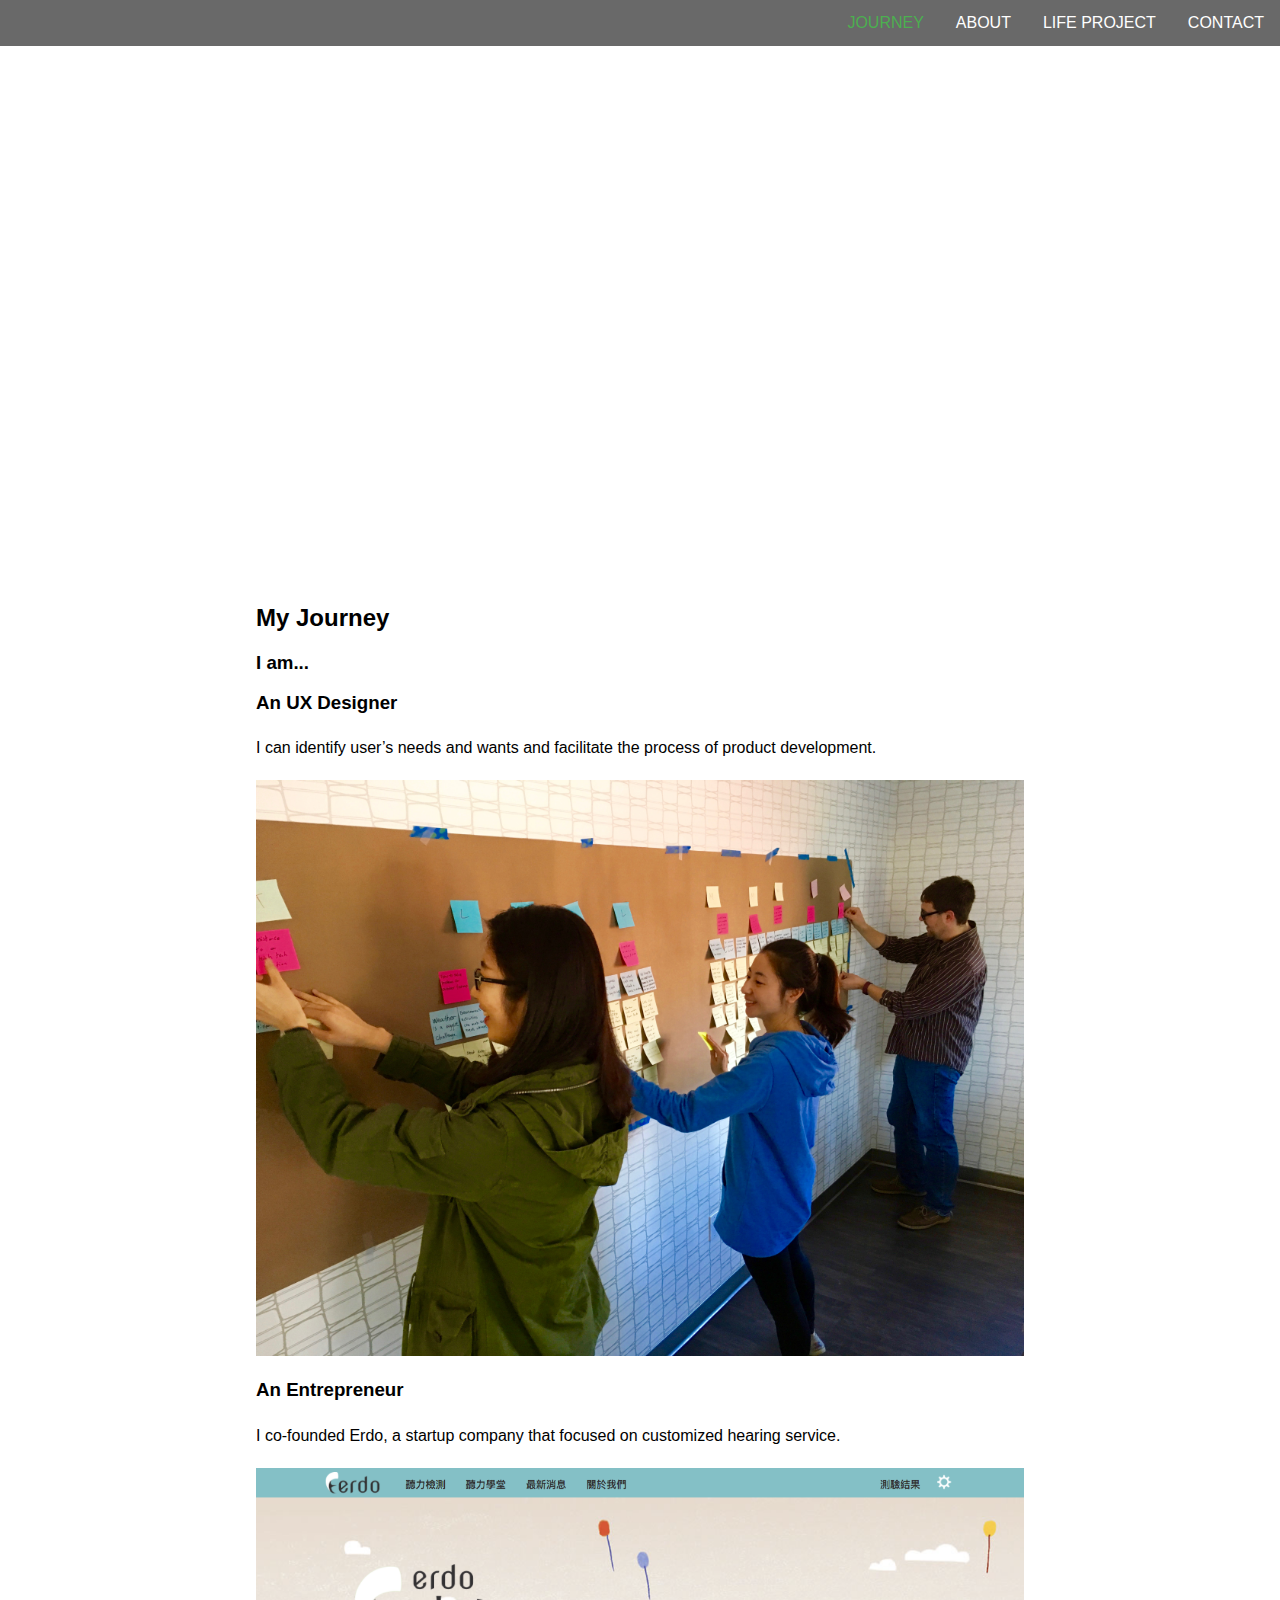
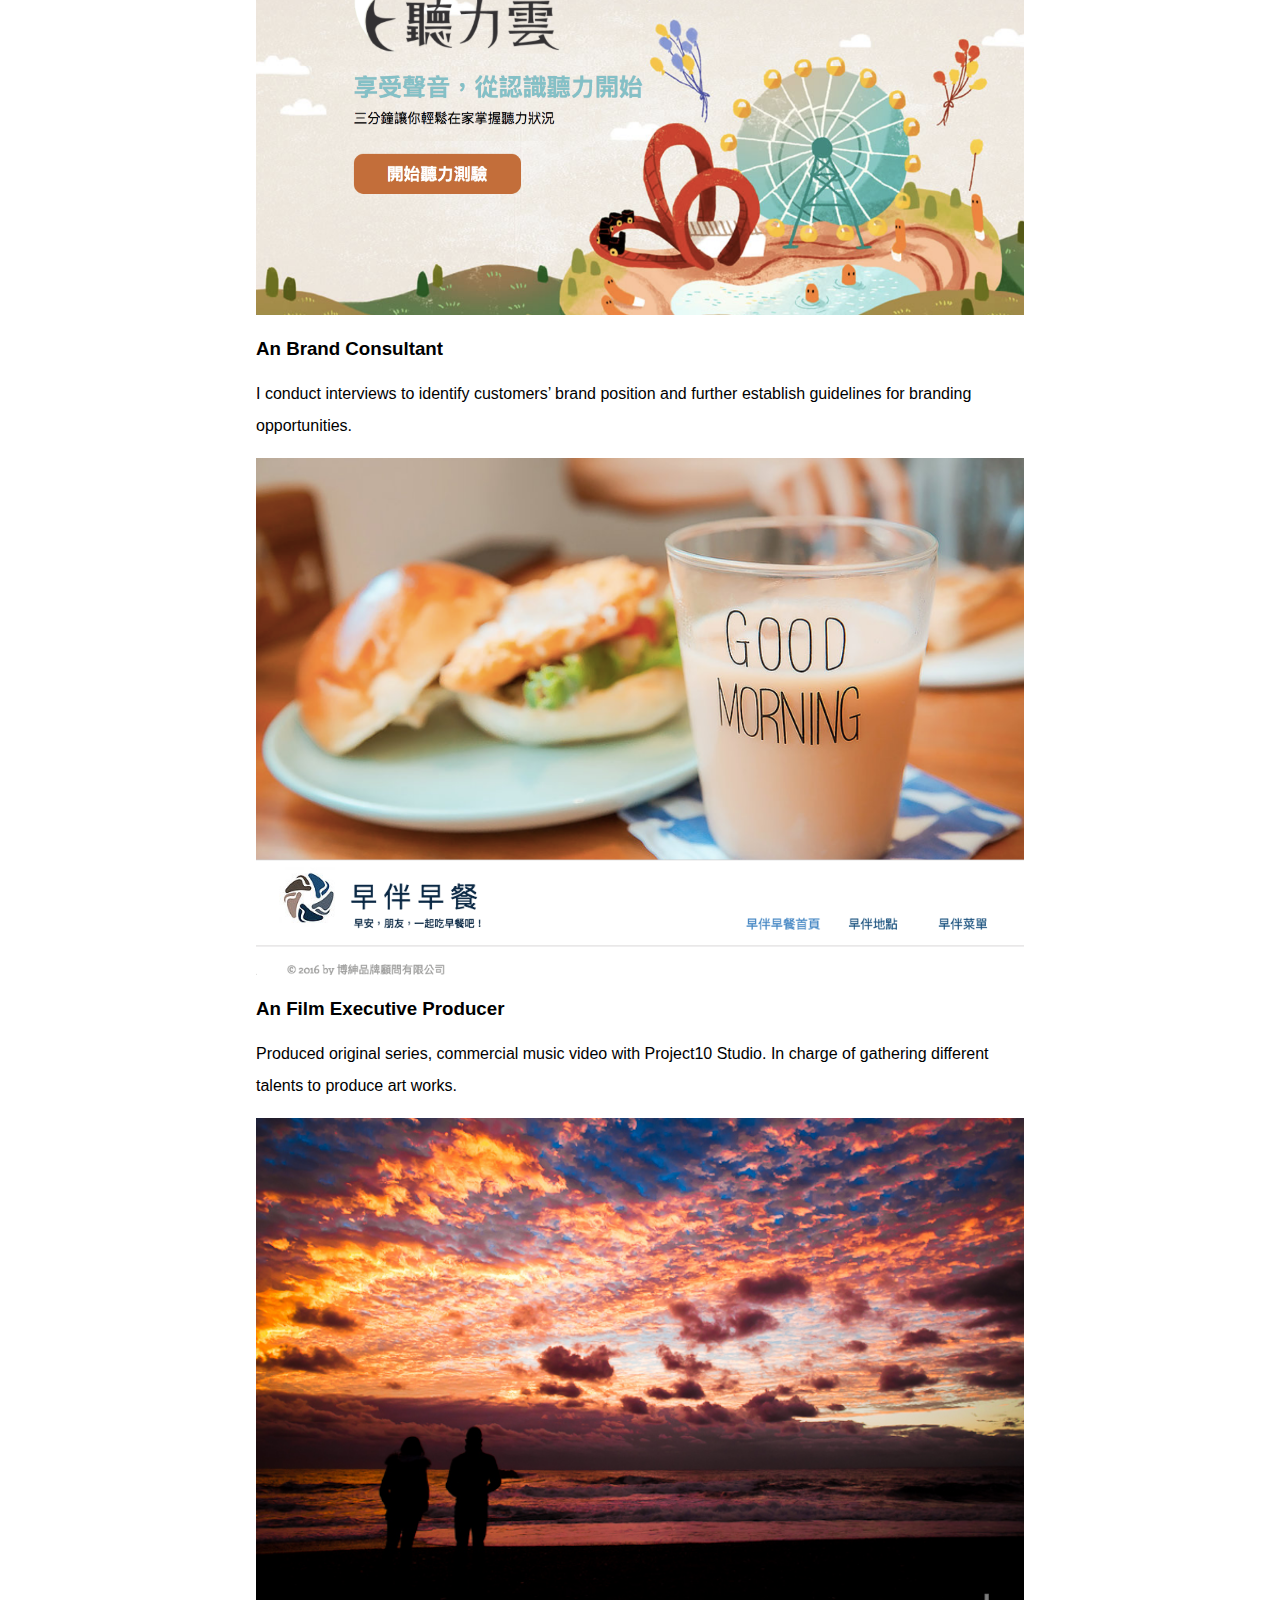
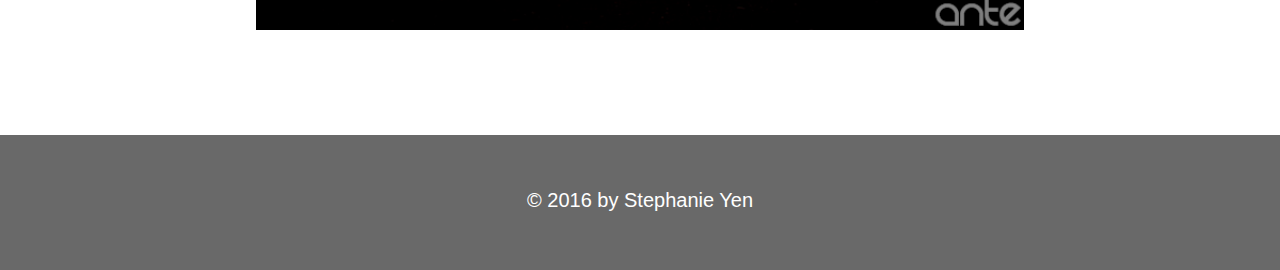
==== index.html @ dd51bf1c "forth" ====
<!DOCTYPE html>
<html lang=en>
<head>
	<title> Stephanie_Portfolio</title>
  <link rel= "stylesheet" type= "text/css" href="cssfile/normalize.css">
	<link rel= "stylesheet" type= "text/css" href="cssfile/mainstyle.css">
	<meta charset = "UTF-8" name="viewport" content="width=device-width, initial-scale=1.0">
</head>
<body>

  <nav>
    <ul class="topnav">
       <li><a href= "contact.html">CONTACT</a></li>
       <li><a href= "experience.html">LIFE PROJECT</a></li>
       <li><a href= "about.html">ABOUT</a></li>
       <li><a class="active" href = "index.html">JOURNEY</a></li>
    </ul>
  </nav>

  <header class="banner">
    <div>
      <h1 class="col-sm-8">I'm <br/>Stephanie</h1>
    </div>
   </header>

  <div class="clearfix"></div>

  <article>
    <div class="article">
      <h2 class="homeh2">My Journey</h2>
      <div class="post">
        <h3>I am...</h3>
        <h3>An UX Designer</h3>
        <p>I can identify user’s needs and wants and facilitate the process of product development.</p>
        <img class="img-responsive" src='539photo/uxproject.jpg' alt="uxproject" width=100%>
      </div>
      <div class="post">
        <h3>An Entrepreneur</h3>
        <p>I co-founded Erdo, a startup company that focused on customized hearing service.</p>
        <a target="_blank" href="http://en.erdo.cc">
            <img class="img-responsive" src='539photo/erdo.png' alt="" width=100%>
        </a>
      </div>
      <div class="post">
        <h3>An Brand Consultant</h3>
        <p>I conduct interviews to identify customers’ brand position and further establish guidelines for branding opportunities.</p>
        <a target="_blank" href="http://www.morningfood.co">
            <img class="img-responsive" src='539photo/morningfood.png' alt="" width=100% >
        </a>
      </div>
      <div class="post">
        <h3>An Film Executive Producer</h3>  
        <p>Produced original series, commercial music video with Project10 Studio. In charge of gathering different talents to produce art works.</p>
        <a target="_blank" href="https://www.youtube.com/watch?v=GR78tMo7Rqg">
            <img class="img-responsive" src='539photo/project10.jpg' alt="" width=100%>
        </a>
      </div>
    </div>
  </article>




  <div class="clearfix"></div>

	<footer class="banner">
		<p> &copy; 2016 by Stephanie Yen</p>
	</footer>

</body>
</html>
---- cssfile/mainstyle.css ----
header {
  padding: 150px 0;
}

header.banner {
  background: url("../539photo/cover.jpg") no-repeat center scroll;
  background-size: cover;
  -webkit-background-size: cover;
  margin-bottom: 100px;
}

nav{
  background-color: #696969;

}

ul.topnav {
    list-style-type: none;
    margin: 0;
    padding: 0;
    overflow: hidden;
}

ul.topnav li {
  float: right;
  margin-top: 0px;
}

ul.topnav li a {
    display: block;
    color: #FFFFFF;
    font-family:'Open Sans', 'Helvetica Neue', Helvetica, Arial, sans-serif;
    text-align: center;
    padding: 14px 16px;
    text-decoration: none;
    margin-top: 0px;
    font-style: bold;
}

ul.topnav li a:hover:not(.active) {color: #111; font-style: bold;}

ul.topnav li a.active {color: #4CAF50;font-style: bold;}


@media screen and (max-width: 768px){
    ul.topnav li {float: none;}
}


p{
  font-family: 'Open Sans', 'Helvetica Neue', Helvetica, Arial, sans-serif;
  font-weight: 400;
  line-height: 2em;

}



h1{
	font-size: 60px;
  text-align: left;
  color:#FFFFFF;
  font-family: 'Open Sans', 'Helvetica Neue', Helvetica, Arial, sans-serif;
  font-weight: 800;
  margin:0 auto;
  width:30%;
}

/*Home*/

article{
  width:60%;
  max-width:992px; 
  margin:0 auto;
}

.homeh2{
  padding:0px;
}


/*experience-lifeproject*/

section.container{
  margin-top: 20px;
  margin-bottom: 150px;
  margin-right: 40px;
  margin-left:40px;
}

div.img {
    border: 1px solid #ccc;
}

div.img:hover {
    border: 1px solid #777;
}

div.img img {
    width: 100%;
    height: auto;
}

div.desc {
    padding: 15px;
    text-align: center;
}

* {
    box-sizing: border-box;
}

.responsive {
    padding: 0 6px;
    float: left;
    width: 24.99%;

}


.clearfix:after {
    content: "";
    display: table;
    clear: both;
}

div.projectintro{
  font-family:'Open Sans', 'Helvetica Neue', Helvetica, Arial, sans-serif;
  margin:0 auto;
  width:60%;
  max-width: 750px;
  font-size:25px;

}

div.projecttitle{
  font-family:'Open Sans', 'Helvetica Neue', Helvetica, Arial, sans-serif;
  text-align: center;
  font-weight:800;

}



/*about*/
h2{font-family: 'Open Sans', 'Helvetica Neue', Helvetica, Arial, sans-serif;
  font-weight: 800;
  padding: 20px;

}


#about_img{
  display: inline-block;
  float:left;
  width:45%;
  text-align: center;
  margin: 0.5em;
  padding: 100px 32px 32px 50px;

}

#about_intro{
  display: inline-block;
  float:left;
  width:45%;
  text-align: center;
  margin: 0.5em;
  padding: 60px 60px 50px 60px;

}

div.aboutme p{
  text-align: left;

}



/*contact*/


div.banner{
  padding-right: 15px;
  padding-left: 15px;
  margin-right: auto;
  margin-left: auto;
  font-family:'Open Sans', 'Helvetica Neue', Helvetica, Arial, sans-serif;
  text-align: center;

}

form.form-horizontal{
  margin-top: 100px;
  margin-bottom:100px;
}


.text-center{
  background-color: #FFFFFF;
  margin-top: 0px;
}




footer.banner { 
    font-size: 20px;
    color :#FFFFFF;
  	text-align: center;
  	font-family:'Open Sans', 'Helvetica Neue', Helvetica, Arial, sans-serif;
  	background-color: #696969;
  	padding: 25px 0 30px;
    margin-top: 100px;
}


@media only screen and (max-width: 992px){
    .responsive {
        width: 49.99999%;
        margin: 6px 0;
    }
}

@media only screen and (max-width: 768px){
    .responsive {
        width: 100%;
    }
}
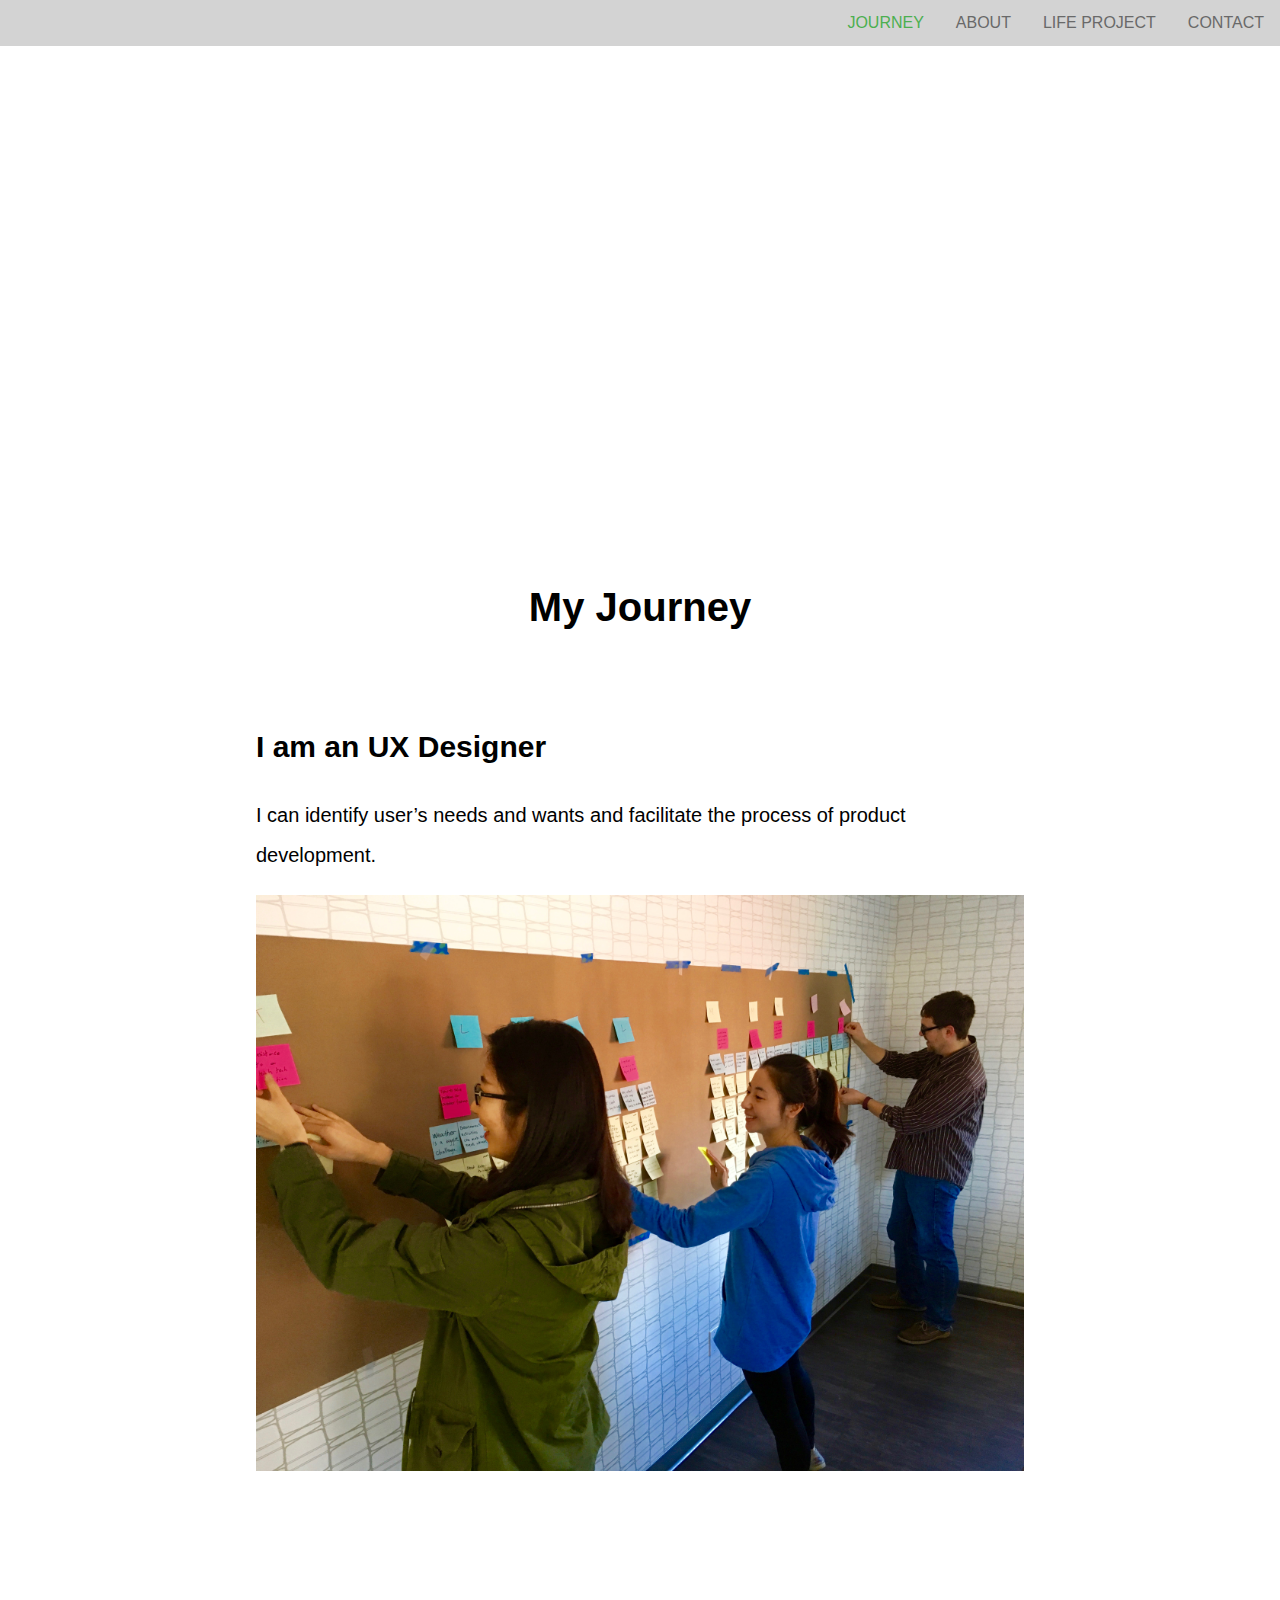
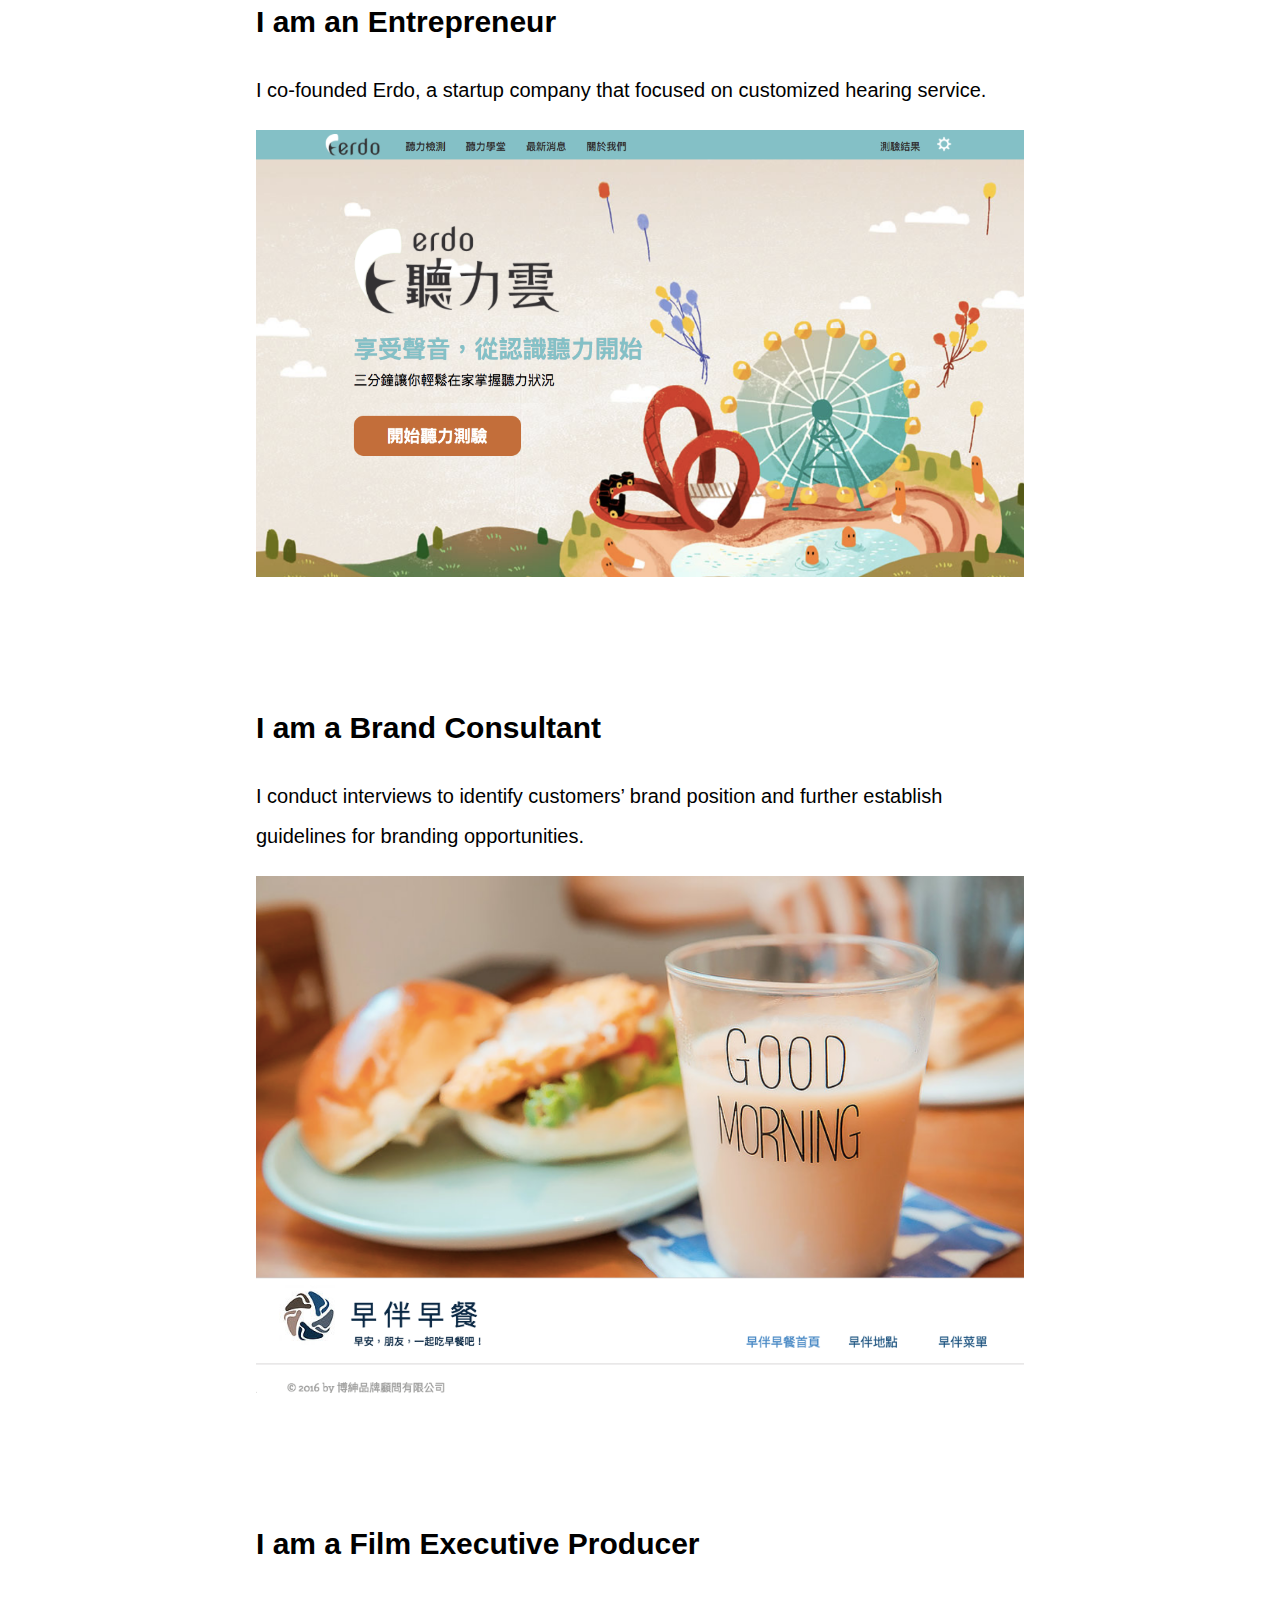
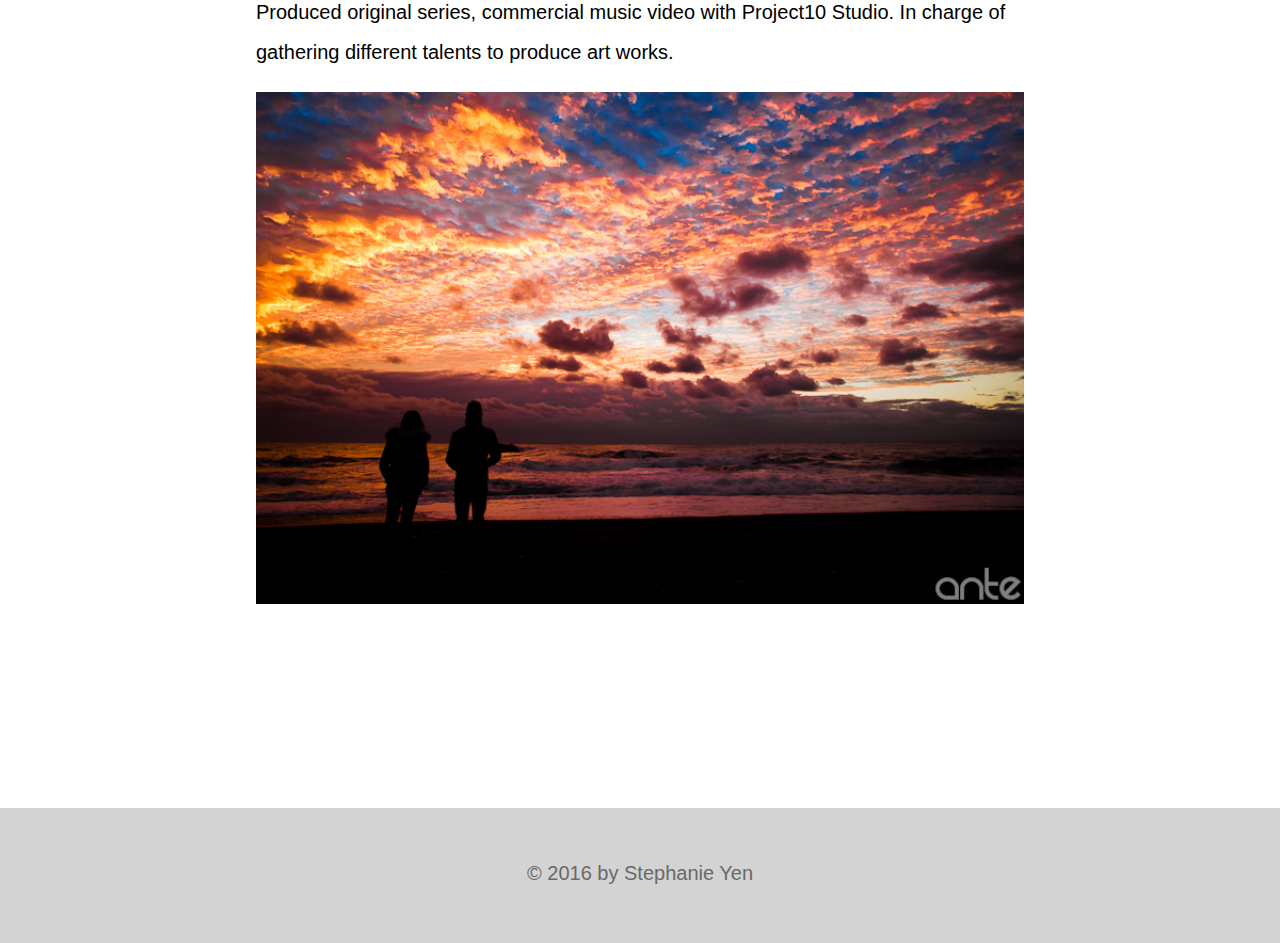
==== commit 64b1b0bb: "fifth" ====
--- a/index.html
+++ b/index.html
@@ -23,34 +23,33 @@
     </div>
    </header>
 
-  <div class="clearfix"></div>
+<!--   <div class="clearfix"></div> -->
 
   <article>
     <div class="article">
       <h2 class="homeh2">My Journey</h2>
       <div class="post">
-        <h3>I am...</h3>
-        <h3>An UX Designer</h3>
-        <p>I can identify user’s needs and wants and facilitate the process of product development.</p>
+        <h3>I am an UX Designer</h3>
+        <p class="content">I can identify user’s needs and wants and facilitate the process of product development.</p>
         <img class="img-responsive" src='539photo/uxproject.jpg' alt="uxproject" width=100%>
       </div>
       <div class="post">
-        <h3>An Entrepreneur</h3>
-        <p>I co-founded Erdo, a startup company that focused on customized hearing service.</p>
+        <h3>I am an Entrepreneur</h3>
+        <p class="content">I co-founded Erdo, a startup company that focused on customized hearing service.</p>
         <a target="_blank" href="http://en.erdo.cc">
             <img class="img-responsive" src='539photo/erdo.png' alt="" width=100%>
         </a>
       </div>
       <div class="post">
-        <h3>An Brand Consultant</h3>
-        <p>I conduct interviews to identify customers’ brand position and further establish guidelines for branding opportunities.</p>
+        <h3>I am a Brand Consultant</h3>
+        <p class="content">I conduct interviews to identify customers’ brand position and further establish guidelines for branding opportunities.</p>
         <a target="_blank" href="http://www.morningfood.co">
             <img class="img-responsive" src='539photo/morningfood.png' alt="" width=100% >
         </a>
       </div>
       <div class="post">
-        <h3>An Film Executive Producer</h3>  
-        <p>Produced original series, commercial music video with Project10 Studio. In charge of gathering different talents to produce art works.</p>
+        <h3>I am a Film Executive Producer</h3>  
+        <p class="content">Produced original series, commercial music video with Project10 Studio. In charge of gathering different talents to produce art works.</p>
         <a target="_blank" href="https://www.youtube.com/watch?v=GR78tMo7Rqg">
             <img class="img-responsive" src='539photo/project10.jpg' alt="" width=100%>
         </a>
--- a/cssfile/mainstyle.css
+++ b/cssfile/mainstyle.css
@@ -11,7 +11,7 @@
 }
 
 nav{
-  background-color: #696969;
+  background-color: #D3D3D3;
 
 }
 
@@ -29,7 +29,7 @@
 
 ul.topnav li a {
     display: block;
-    color: #FFFFFF;
+    color: #696969;
     font-family:'Open Sans', 'Helvetica Neue', Helvetica, Arial, sans-serif;
     text-align: center;
     padding: 14px 16px;
@@ -38,7 +38,7 @@
     font-style: bold;
 }
 
-ul.topnav li a:hover:not(.active) {color: #111; font-style: bold;}
+ul.topnav li a:hover:not(.active) {color: #FFFFFF; font-style: bold;}
 
 ul.topnav li a.active {color: #4CAF50;font-style: bold;}
 
@@ -75,10 +75,27 @@
   margin:0 auto;
 }
 
+
 .homeh2{
-  padding:0px;
-}
-
+text-align: center;
+font-size: 40px;
+padding-top: 0px;
+margin-top: 20px;
+margin-bottom: 100px;
+
+}
+
+div.post h3{
+font-size: 30px;
+}
+
+.content{
+  font-size: 20px;
+}
+
+.post{
+  padding-bottom: 100px;
+}
 
 /*experience-lifeproject*/
 
@@ -137,7 +154,9 @@
 div.projecttitle{
   font-family:'Open Sans', 'Helvetica Neue', Helvetica, Arial, sans-serif;
   text-align: center;
-  font-weight:800;
+  font-weight:600;
+  padding-top: 20px;
+  font-size: 1em;
 
 }
 
@@ -146,7 +165,8 @@
 /*about*/
 h2{font-family: 'Open Sans', 'Helvetica Neue', Helvetica, Arial, sans-serif;
   font-weight: 800;
-  padding: 20px;
+  padding: 20px 20px 0px 20px;
+  font-size: 3em;
 
 }
 
@@ -173,6 +193,7 @@
 
 div.aboutme p{
   text-align: left;
+  font-size: 1.2em;
 
 }
 
@@ -202,15 +223,24 @@
   margin-top: 0px;
 }
 
-
+form.form-horizontal{
+  margin-top: 30px;
+  margin-bottom: 50px;
+}
+
+.contacth2{
+  text-align: center;
+  font-size: 25px;
+
+}
 
 
 footer.banner { 
     font-size: 20px;
-    color :#FFFFFF;
+    color :#696969;
   	text-align: center;
   	font-family:'Open Sans', 'Helvetica Neue', Helvetica, Arial, sans-serif;
-  	background-color: #696969;
+  	background-color: #D3D3D3;
   	padding: 25px 0 30px;
     margin-top: 100px;
 }
@@ -229,7 +259,40 @@
     }
 }
 
-
-
-
-
+@media only screen and (max-width: 768px){
+    #about_img{
+        display:block;
+        width: 100%
+    }
+}
+
+@media only screen and (max-width: 768px){
+    #about_intro{
+        display:block;
+        width:100%;
+    }
+}
+
+@media only screen and (max-width: 768px){
+    h1{
+        font-size: 50px;
+    }
+}
+
+
+
+@media only screen and (max-width: 992px){
+    article {
+        width: 80%;
+    }
+}
+
+
+@media only screen and (max-width: 768px){
+    article{
+        width:90%;
+    }
+}
+
+
+
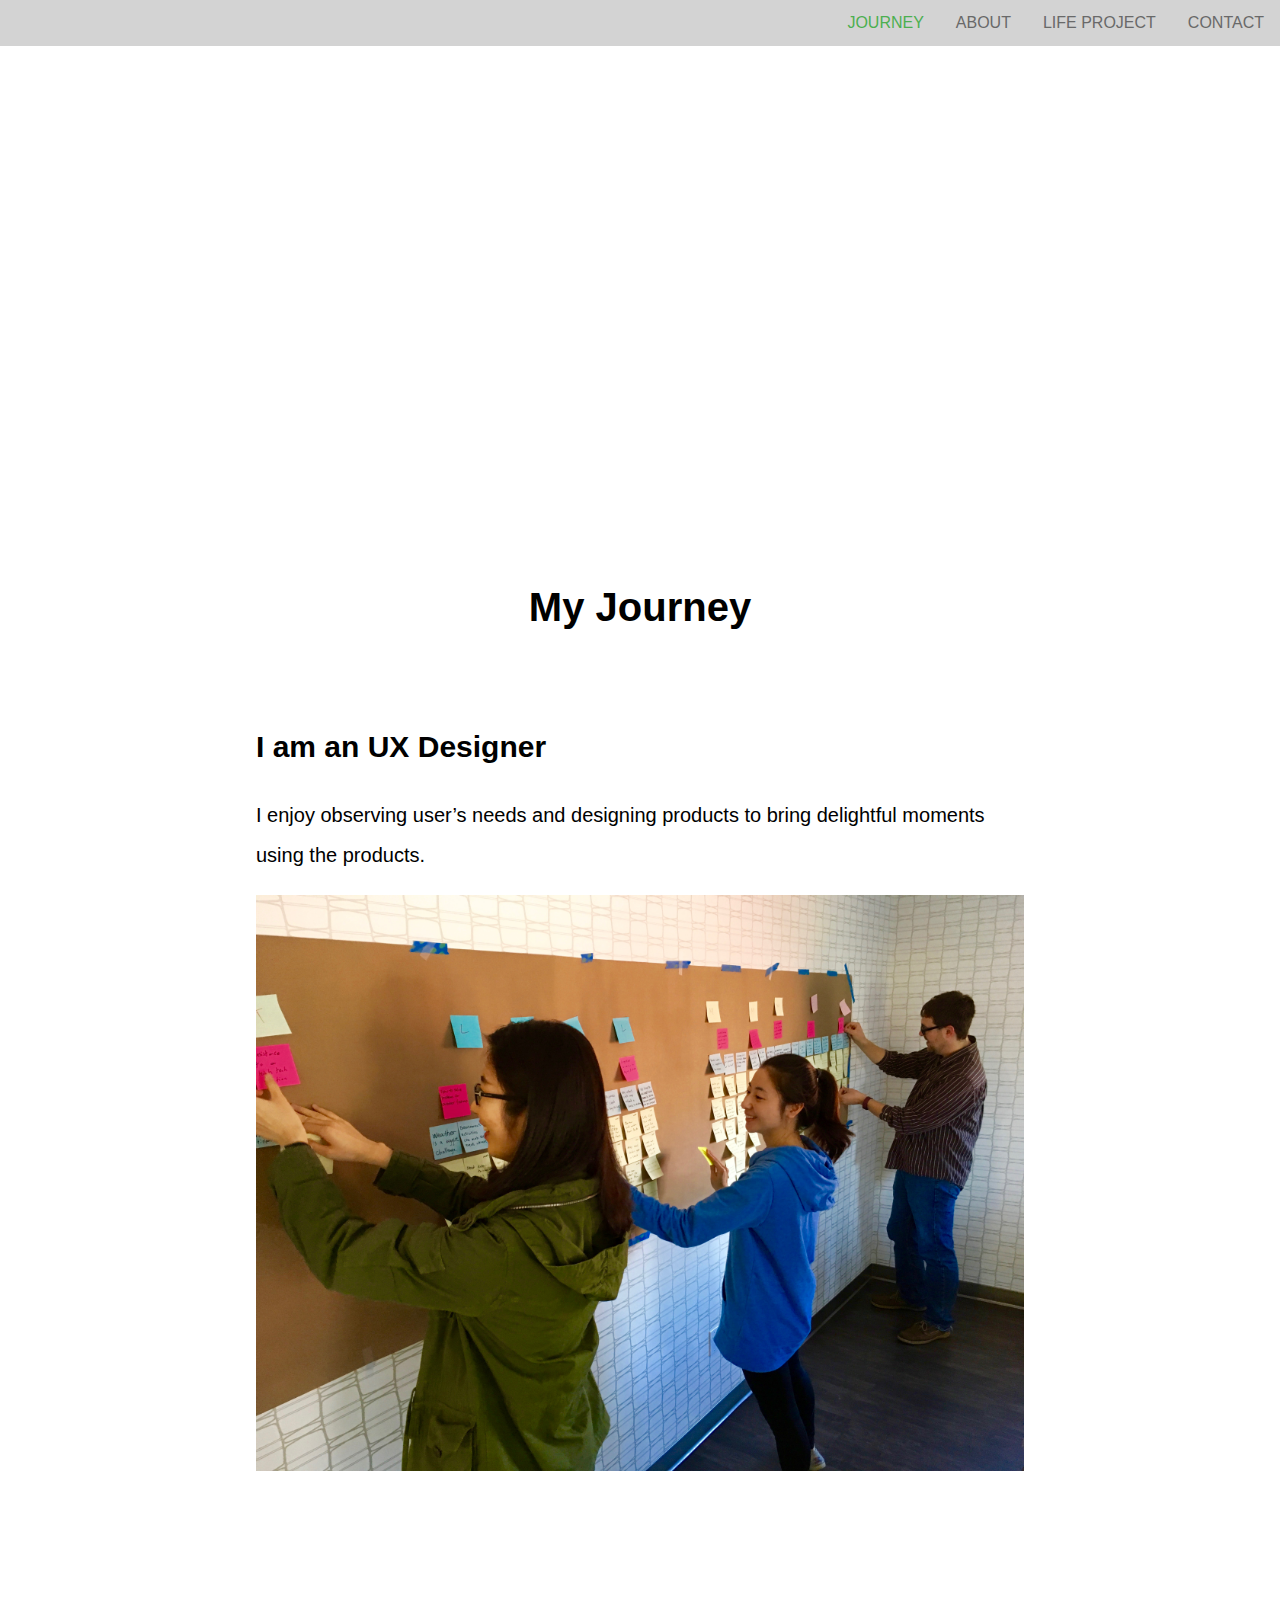
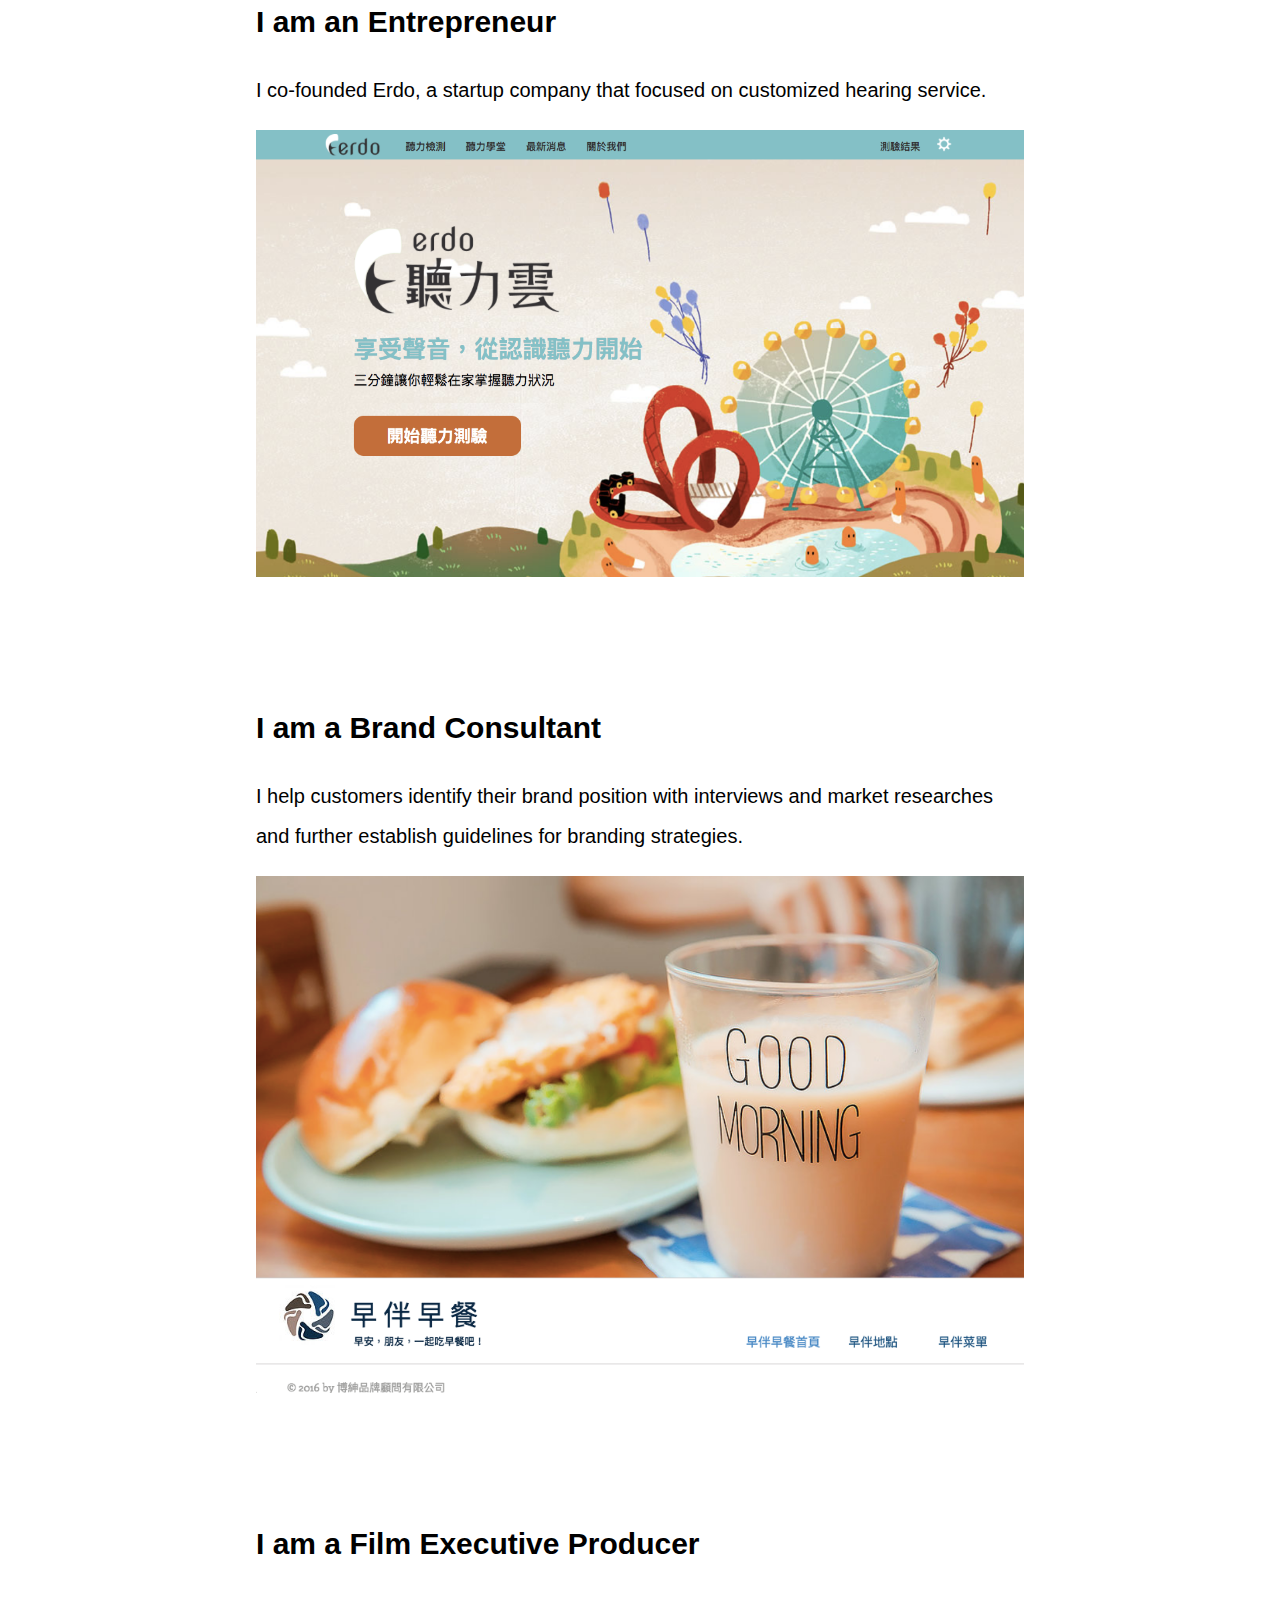
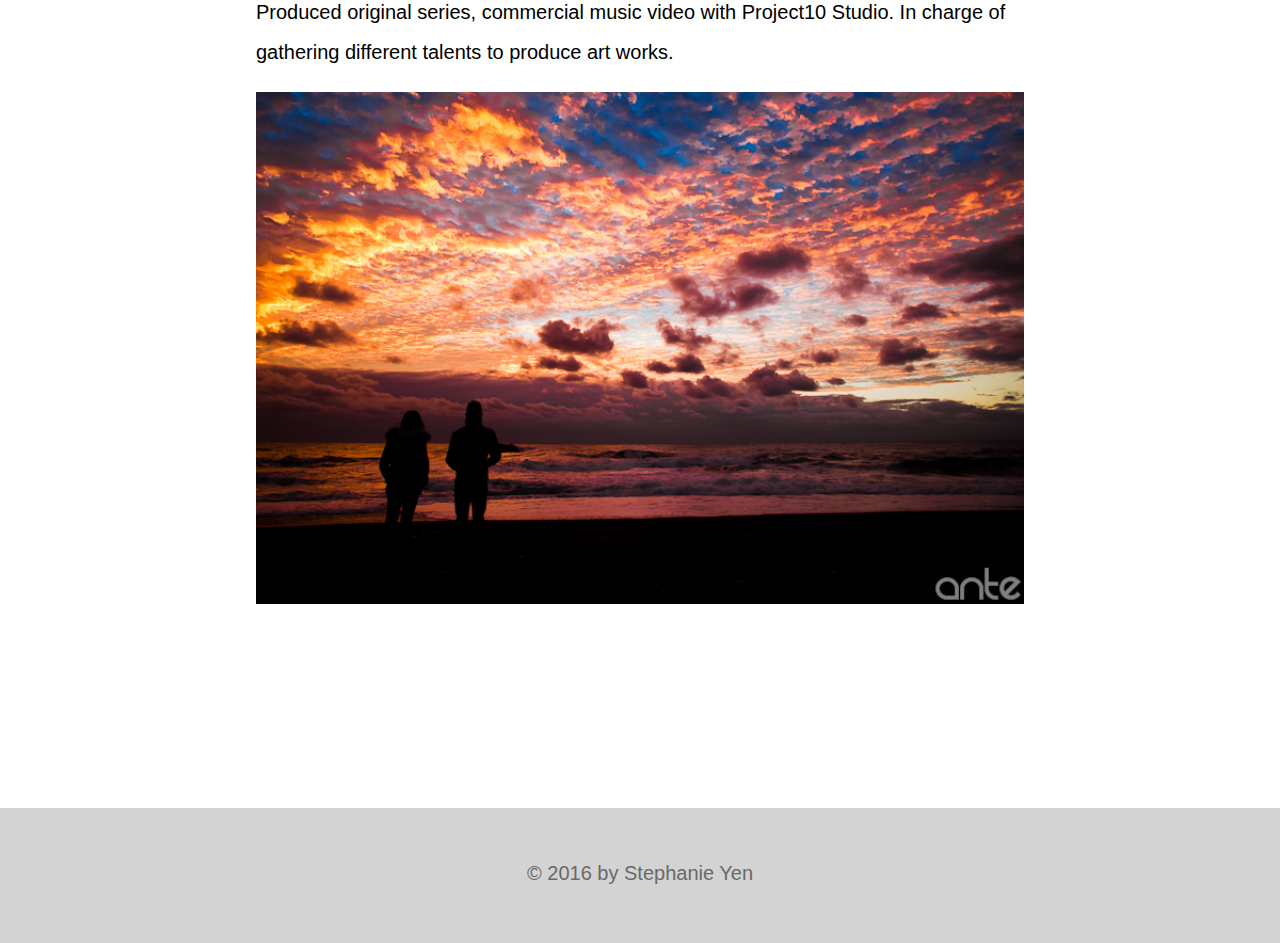
==== commit 8d08fe0c: "seventh" ====
--- a/index.html
+++ b/index.html
@@ -4,14 +4,14 @@
 	<title> Stephanie_Portfolio</title>
   <link rel= "stylesheet" type= "text/css" href="cssfile/normalize.css">
 	<link rel= "stylesheet" type= "text/css" href="cssfile/mainstyle.css">
-	<meta charset = "UTF-8" name="viewport" content="width=device-width, initial-scale=1.0">
+	<meta charset = "UTF-8" >
 </head>
 <body>
 
   <nav>
     <ul class="topnav">
        <li><a href= "contact.html">CONTACT</a></li>
-       <li><a href= "experience.html">LIFE PROJECT</a></li>
+       <li><a href= "lifeproject.html">LIFE PROJECT</a></li>
        <li><a href= "about.html">ABOUT</a></li>
        <li><a class="active" href = "index.html">JOURNEY</a></li>
     </ul>
@@ -30,28 +30,28 @@
       <h2 class="homeh2">My Journey</h2>
       <div class="post">
         <h3>I am an UX Designer</h3>
-        <p class="content">I can identify user’s needs and wants and facilitate the process of product development.</p>
-        <img class="img-responsive" src='539photo/uxproject.jpg' alt="uxproject" width=100%>
+        <p class="content">I enjoy observing user’s needs and designing products to bring delightful moments using the products.</p>
+        <img class="img-responsive" src='539photo/uxproject.jpg' alt="ux project" >
       </div>
       <div class="post">
         <h3>I am an Entrepreneur</h3>
         <p class="content">I co-founded Erdo, a startup company that focused on customized hearing service.</p>
         <a target="_blank" href="http://en.erdo.cc">
-            <img class="img-responsive" src='539photo/erdo.png' alt="" width=100%>
+            <img class="img-responsive" src='539photo/erdo.png' alt="erdo website" >
         </a>
       </div>
       <div class="post">
         <h3>I am a Brand Consultant</h3>
-        <p class="content">I conduct interviews to identify customers’ brand position and further establish guidelines for branding opportunities.</p>
+        <p class="content">I help customers identify their brand position with interviews and market researches and further establish guidelines for branding strategies.</p>
         <a target="_blank" href="http://www.morningfood.co">
-            <img class="img-responsive" src='539photo/morningfood.png' alt="" width=100% >
+            <img class="img-responsive" src='539photo/morningfood.png' alt="morningfood website" >
         </a>
       </div>
       <div class="post">
         <h3>I am a Film Executive Producer</h3>  
         <p class="content">Produced original series, commercial music video with Project10 Studio. In charge of gathering different talents to produce art works.</p>
         <a target="_blank" href="https://www.youtube.com/watch?v=GR78tMo7Rqg">
-            <img class="img-responsive" src='539photo/project10.jpg' alt="" width=100%>
+            <img class="img-responsive" src='539photo/project10.jpg' alt="project10 trailer">
         </a>
       </div>
     </div>
--- a/cssfile/mainstyle.css
+++ b/cssfile/mainstyle.css
@@ -75,6 +75,9 @@
   margin:0 auto;
 }
 
+img.img-responsive{
+  width:100%;
+}
 
 .homeh2{
 text-align: center;
@@ -99,7 +102,7 @@
 
 /*experience-lifeproject*/
 
-section.container{
+div.container{
   margin-top: 20px;
   margin-bottom: 150px;
   margin-right: 40px;
@@ -195,6 +198,11 @@
   text-align: left;
   font-size: 1.2em;
 
+}
+
+img.aboutpic{
+  width:360px; 
+  height:480px;
 }
 
 
